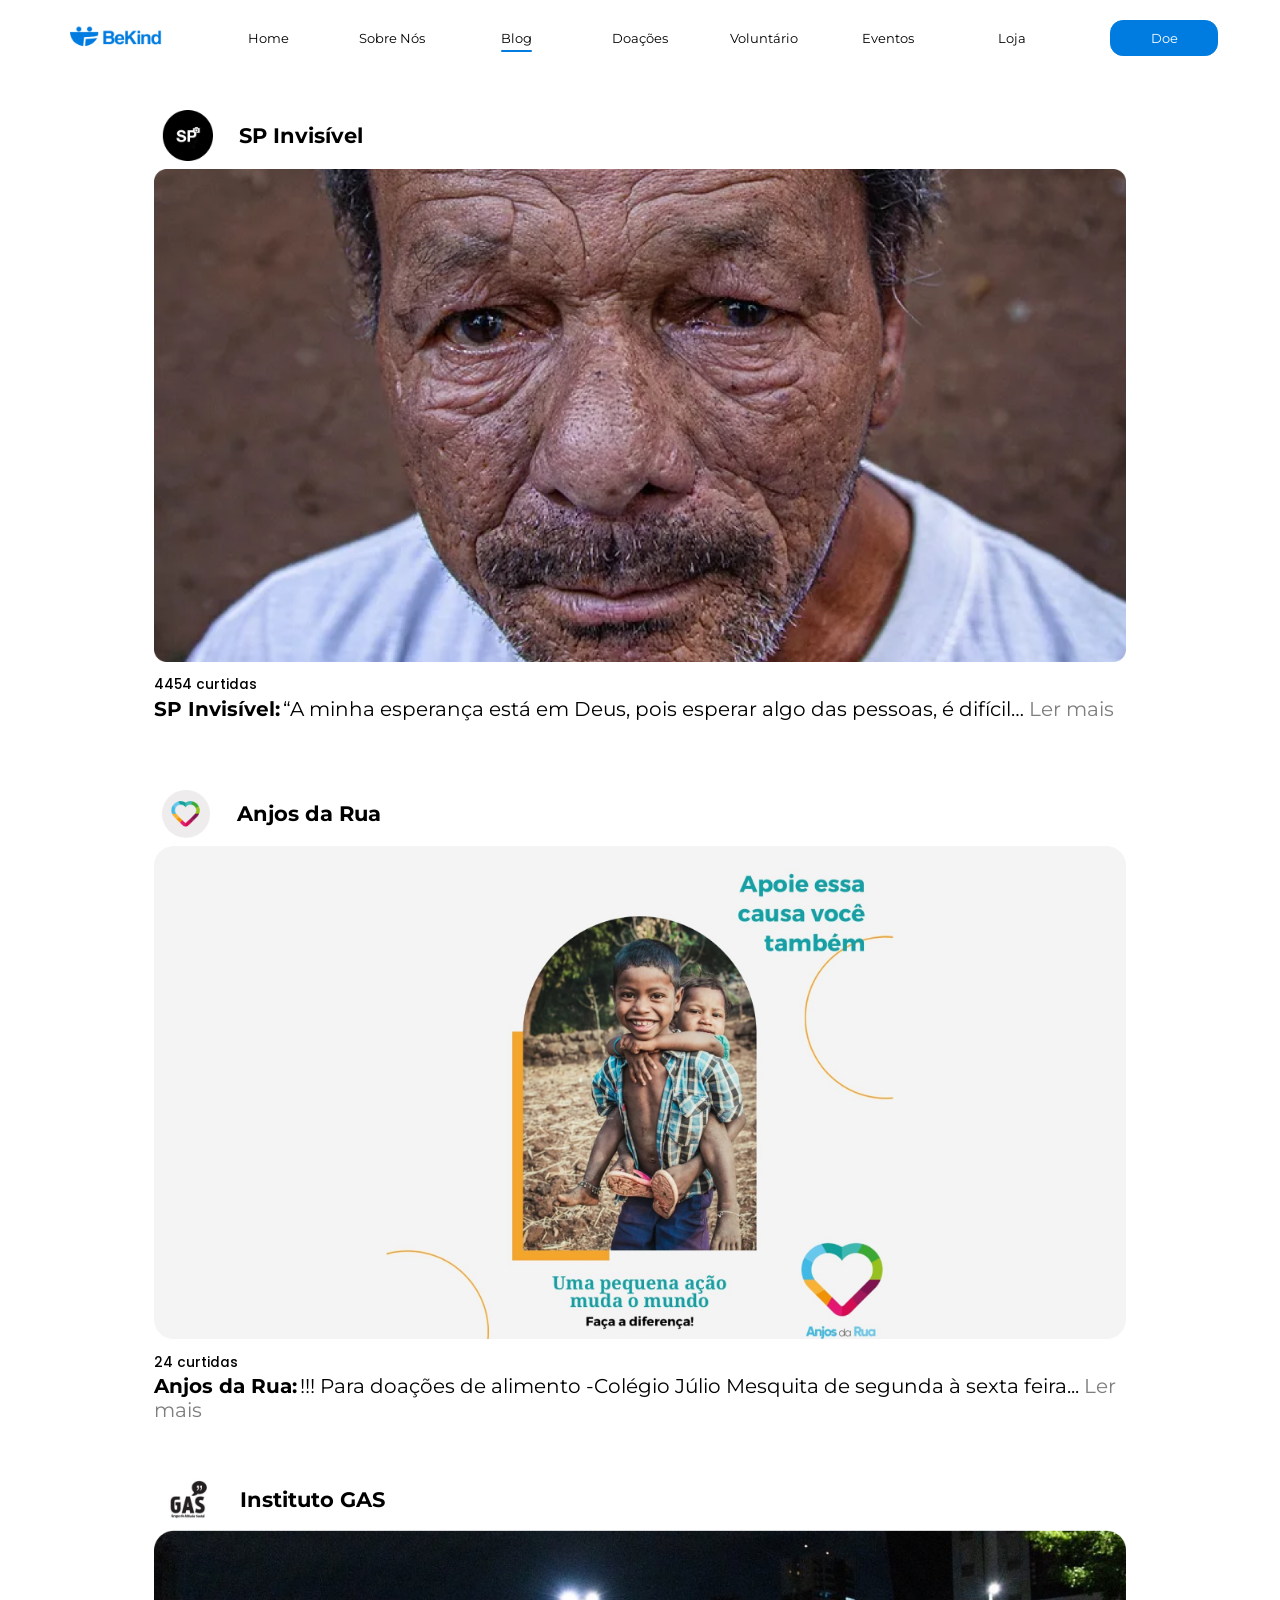
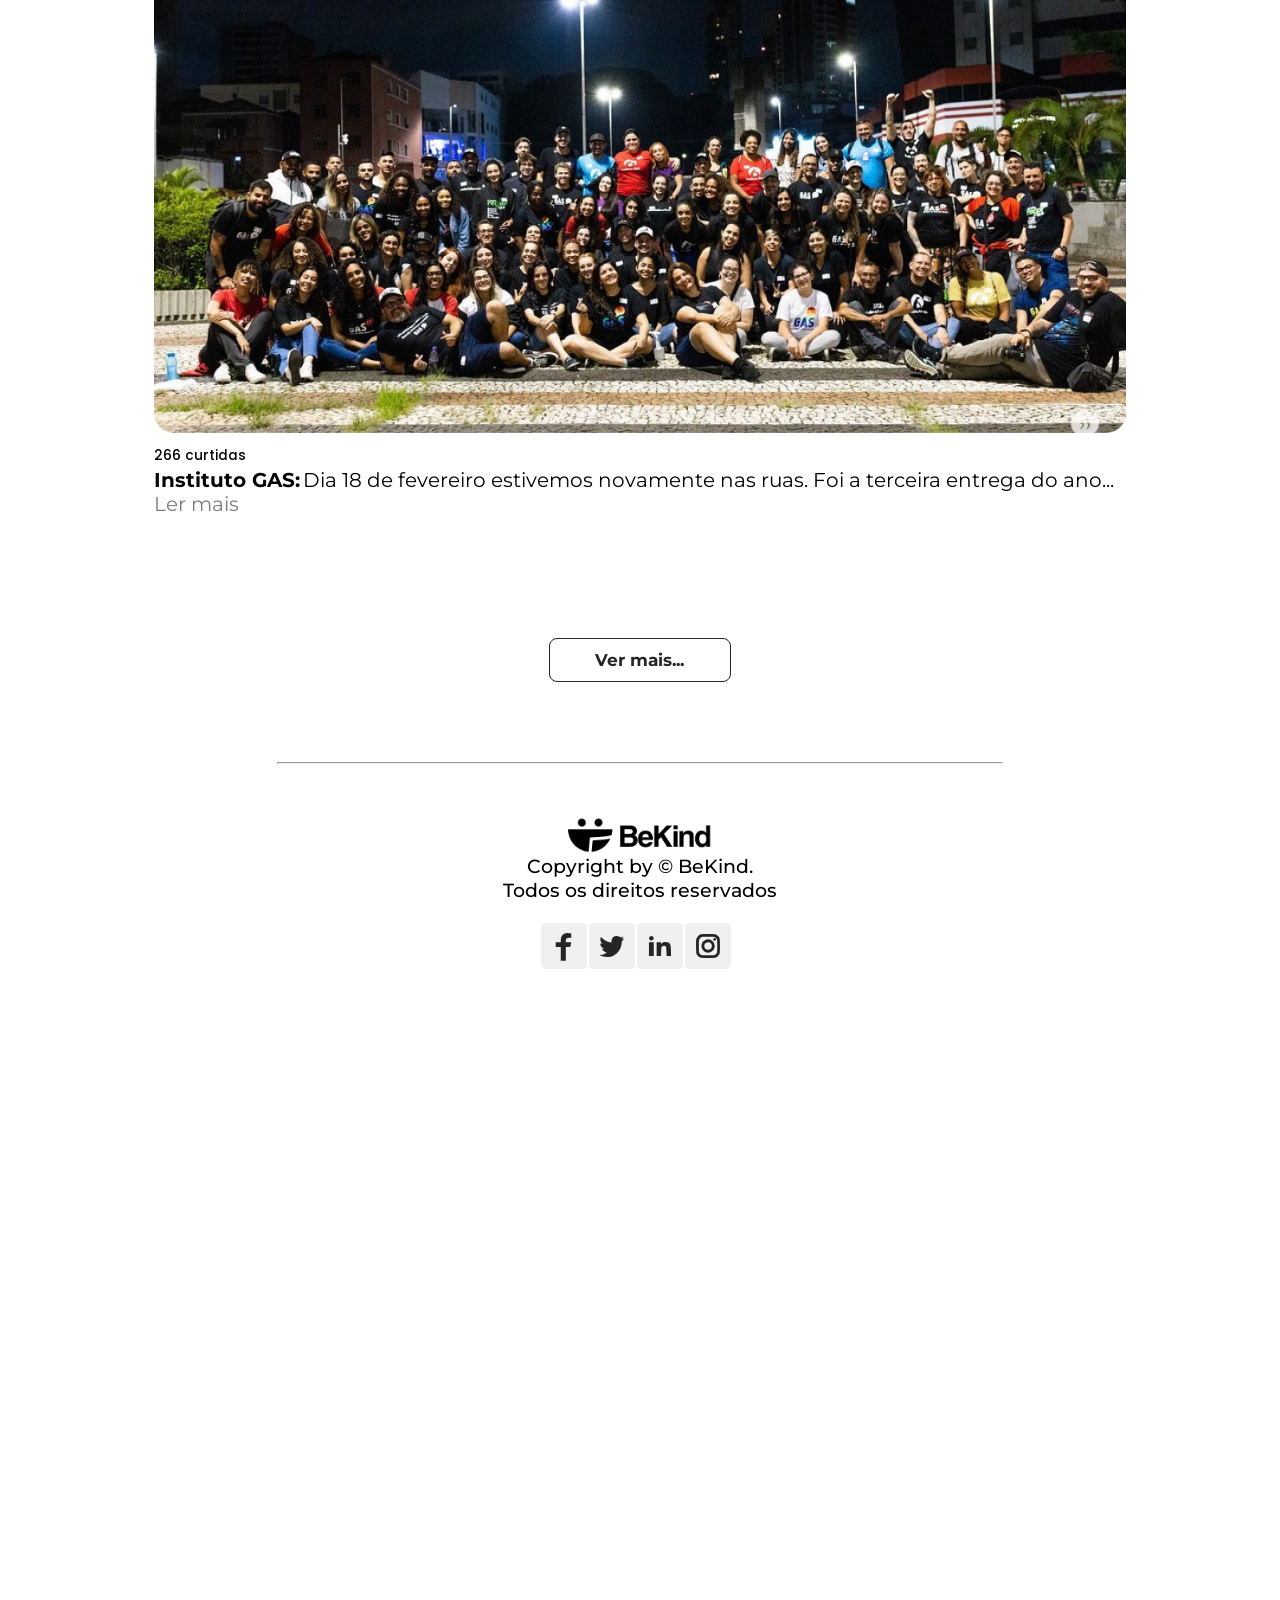
==== site/blog.html @ 7ef1736c "feat: finaliza o site do BeKind - move o site para a raiz do repositório e adiciona index.html - tro" ====
<!DOCTYPE html>
<html lang="pt-BR">

<head>
    <meta charset="UTF-8">
    <meta http-equiv="X-UA-Compatible" content="IE=edge">
    <meta name="viewport" content="width=device-width, initial-scale=1.0">
    <title>BeKind | Blog</title>
    <link rel="stylesheet" href="../css/style_blog.css">
    <link rel="stylesheet" href="../css/comum.css">
    <link rel="icon" href="../img/home/icone.png" type="image/png">

    <script src="../js/script.js" defer></script>
</head>

<body>
    <div class="navbar">
        <div class="logo">
            <a href="home.html"><img src="../img/home/Logo.png" alt="BeKind"></a>
        </div>
        <div class="home">
            <a href="home.html">Home</a>
        </div>
        <div class="sobrenos">
            <a href="sobrenos.html">Sobre Nós</a>
        </div>
        <div class="blog">
            <a href="blog.html">Blog</a>
        </div>
        <div class="doacoes">
            <a href="doacoes.html">Doações</a>
        </div>
        <div class="voluntario">
            <a href="voluntario-cad.html">Voluntário</a></div>
        <div class="eventos">
            <a href="eventos.html">Eventos</a>
        </div>
        <div class="loja">
            <a href="loja/loja.html">Loja</a>
        </div>
        <div class="doe">
            <button class="btn_doe">Doe</button>
        </div>
    </div>

    <div class="post">
        <div class="perfil">
            <img src="../img/blog/perfil-sp-invisivel.png" alt="">
            <text>SP Invisível</text>
        </div>

        <img src="../img/blog/img-blog1.png" alt="">
        <p style="margin-top: 17px;">4454 curtidas</p>

        <div class="descricao">
            <text style="font-weight: bold; font-size: 25px;">SP Invisível:</text>
            <text style="font-size: 25px;">“A minha esperança está em Deus, pois esperar algo das pessoas, é difícil… <span class="lermais">Ler mais</span></text>

        </div>
    </div>

    <div class="post">
        <div class="perfil">
            <img src="../img/blog/perfil-anjos-da-rua.png" alt="">
            <text>Anjos da Rua</text>
        </div>

        <img src="../img/blog/img-blog2.png" alt="">
        <p style="margin-top: 17px;">24 curtidas</p>

        <div class="descricao">
            <text style="font-weight: bold; font-size: 25px;">Anjos da Rua:</text>
            <text style="font-size: 25px;">!!! Para doações de alimento -Colégio Júlio Mesquita de segunda à sexta feira... <span class="lermais">Ler mais</span></text>

        </div>
    </div>

    <div class="post">
        <div class="perfil">
            <img src="../img/blog/perfil-instituto-gas.png" alt="">
            <text>Instituto GAS</text>
        </div>

        <img src="../img/blog/img-blog3.png" alt="">
        <p style="margin-top: 17px;">266 curtidas</p>

        <div class="descricao">
            <text style="font-weight: bold; font-size: 25px;">Instituto GAS:</text>
            <text style="font-size: 25px;"> Dia 18 de fevereiro estivemos novamente nas ruas. Foi a terceira entrega do ano... <span class="lermais">Ler mais</span></text>

        </div>
    </div>

    <a class="vermais" href="#">Ver mais...</a>

    <div class="rodape">
        <hr>
        <img class="logo" src="../img/home/logo-black.png" alt="BeKind">
        <h5>Copyright by © BeKind.</h5>
        <h5>Todos os direitos reservados</h5>

        <div class="redes-sociais">
            <a href="#"><img src="../img/home/Facebook.svg" alt="Facebook"></a>
            <a href="#"><img src="../img/home/Twitter.svg" alt="Twitter"></a>
            <a href="#"><img src="../img/home/Linkedin.svg" alt="LinkedIn"></a>
            <a href="#"><img src="../img/home/Insta.svg" alt="Instagram"></a>
        </div>

    </div>

</body>

</html>
---- css/style_blog.css ----
@import url('https://fonts.googleapis.com/css2?family=Montserrat&display=swap');
@import url('https://fonts.googleapis.com/css2?family=Poppins&display=swap');
* {
    margin: 0;
    padding: 0;
    box-sizing: border-box;
    font-family: 'Montserrat', sans-serif;
}

html,
body {
    height: auto;
    width: 100%;
    display: flex;
    overflow-x: hidden;
    overflow-y: scroll hidden;
    flex-direction: column;
    align-items: center;
}

p {
    font-size: 27px;
    font-weight: 400;
}

.negrito {
    font-weight: bold;
}

.lermais {
    color: #7E7E7E;
}

.navbar {
    margin-top: 0.5%;
    justify-content: center;
    display: grid;
    grid-template-areas: "logo home sobrenos blog doacoes voluntario eventos loja doe";
    grid-template-columns: 220px 150px 150px 150px 150px 150px 150px 150px 220px;
    grid-template-rows: 80px;
    grid-column-gap: 5px;
}

.navbar .active::after {
    content: '';
    display: block;
    height: 3px;
    width: 100%;
    background-color: blue;
    margin-top: 5px;
}

.logo {
    grid-area: logo;
    justify-content: center;
    align-items: center;
    display: flex;
}

.home {
    grid-area: home;
    justify-content: center;
    align-items: center;
    display: flex;
}

.home a {
    text-decoration: none;
    color: black;
    font-size: 16px;
}

.sobrenos {
    grid-area: sobrenos;
    justify-content: center;
    align-items: center;
    display: flex;
}

.sobrenos a {
    text-decoration: none;
    color: black;
    font-size: 16px;
}

.blog {
    grid-area: blog;
    justify-content: center;
    align-items: center;
    display: flex;
}

.blog a {
    text-decoration: none;
    color: black;
    font-size: 16px;
}

.doacoes {
    grid-area: doacoes;
    justify-content: center;
    align-items: center;
    display: flex;
}

.doacoes a {
    text-decoration: none;
    color: black;
    font-size: 16px;
}

.voluntario {
    grid-area: voluntario;
    justify-content: center;
    align-items: center;
    display: flex;
}

.voluntario a {
    text-decoration: none;
    color: black;
    font-size: 16px;
}

.eventos {
    grid-area: eventos;
    justify-content: center;
    align-items: center;
    display: flex;
}

.eventos a {
    text-decoration: none;
    color: black;
    font-size: 16px;
}

.loja {
    grid-area: loja;
    justify-content: center;
    align-items: center;
    display: flex;
}

.loja a {
    text-decoration: none;
    color: black;
    font-size: 16px;
}

.doe {
    grid-area: doe;
    justify-content: center;
    align-items: center;
    display: flex;
}

.doe button {
    border-style: solid;
    border-color: #007CE0;
    border-radius: 16px;
    background-color: #007CE0;
    width: 135px;
    height: 45px;
    font-size: 16px;
    color: white;
}

.doe a {
    text-decoration: none;
    color: white;
    font-size: 22px;
}

.post {
    display: flex;
    justify-content: center;
    flex-direction: column;
    height: 863px;
    width: 1216px;
}

.perfil {
    display: flex;
    justify-content: start;
    align-items: center;
    margin-bottom: 10px;
    margin-left: 10px;
}

p {
    font-family: 'Poppins', sans-serif;
    font-size: 17px;
    font-weight: 500;
}

.perfil text {
    margin-left: 33px;
    font-weight: bold;
    font-weight: 700;
    font-size: 26px;
}

div.descricao {
    margin-top: 2px;
}

.vermais {
    display: flex;
    align-items: center;
    justify-content: center;
    text-decoration: none;
    font-weight: bold;
    background-color: none;
    border: #252525 solid 2px;
    font-size: 21px;
    width: 228px;
    height: 56px;
    border-radius: 10px;
    margin-top: 120px;
    color: #252525;
}

div.rodape {
    display: flex;
    flex-direction: column;
    align-items: center;
    font-weight: 300;
    font-size: 24px;
}

.rodape .logo {
    margin-top: 65px;
    width: 180px;
    height: 47px;
}

div.rodape h5 {
    font-size: 24px;
    font-weight: 500;
}

.rodape hr {
    margin-top: 100px;
    width: 908px;
}

.redes-sociais {
    display: flex;
    flex-direction: row;
    margin-top: 30px;
    margin-bottom: 60px;
}

.redes-sociais a {
    width: 50px;
    height: 50px;
    border-radius: 5px;
    display: flex;
    justify-content: center;
    align-items: center;
    margin-right: 10px;
    transition: background-color 0.3s ease;
}

.redes-sociais a:hover {
    background-color: #007CE0;
}

.redes-sociais a:hover img {
    filter: invert(100%);
}
---- css/comum.css ----
/* Estilos compartilhados entre todas as páginas */

.navbar a.active::after {
    content: '';
    display: block;
    height: 3px;
    width: 100%;
    background-color: #007CE0;
    border-radius: 3px;
    margin-top: 5px;
}

.navbar a.active {
    margin-top: 8px;
}

div.rodape {
    display: flex;
    flex-direction: column;
    align-items: center;
    width: 100%;
    font-weight: 300;
    font-size: 24px;
}

.rodape hr {
    margin-top: 100px;
    width: 908px;
}

.rodape .logo {
    margin-top: 65px;
    width: 180px;
    height: 47px;
}

div.rodape h5 {
    font-size: 24px;
    font-weight: 500;
}

.redes-sociais {
    display: flex;
    flex-direction: row;
    margin-top: 30px;
    margin-bottom: 60px;
}

.redes-sociais a {
    width: 50px;
    height: 50px;
    border-radius: 5px;
    display: flex;
    justify-content: center;
    align-items: center;
    margin-right: 10px;
    transition: background-color 0.3s ease;
}

.redes-sociais a:hover {
    background-color: #007CE0;
}

.redes-sociais a:hover img {
    filter: invert(100%);
}

/* Aviso que aparece no canto da tela (ver mostrarAviso em script.js) */

.aviso {
    position: fixed;
    left: 50%;
    bottom: 40px;
    transform: translate(-50%, 20px);
    max-width: 700px;
    padding: 18px 32px;
    border-radius: 16px;
    background-color: #252525;
    color: #fff;
    font-size: 20px;
    font-weight: 500;
    text-align: center;
    opacity: 0;
    pointer-events: none;
    transition: opacity 0.3s ease, transform 0.3s ease;
    z-index: 10;
}

.aviso.visivel {
    opacity: 1;
    transform: translate(-50%, 0);
}
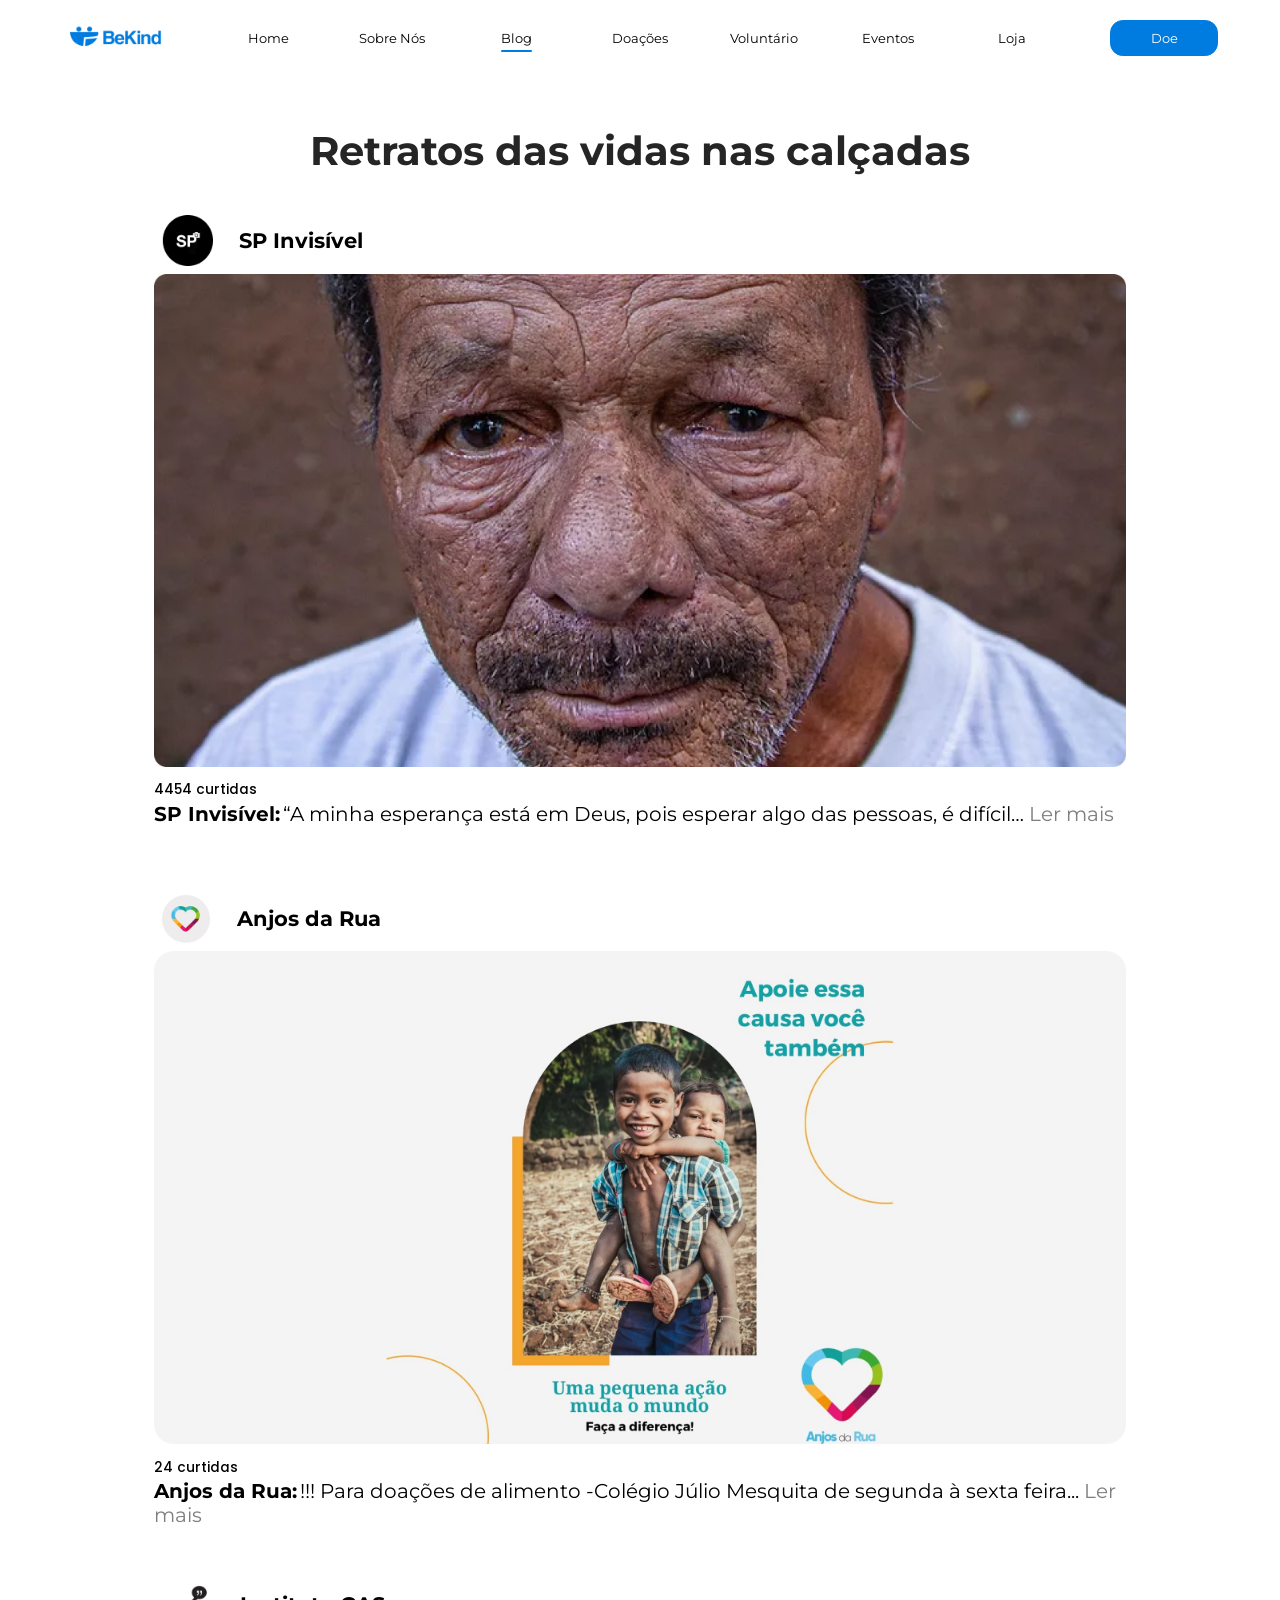
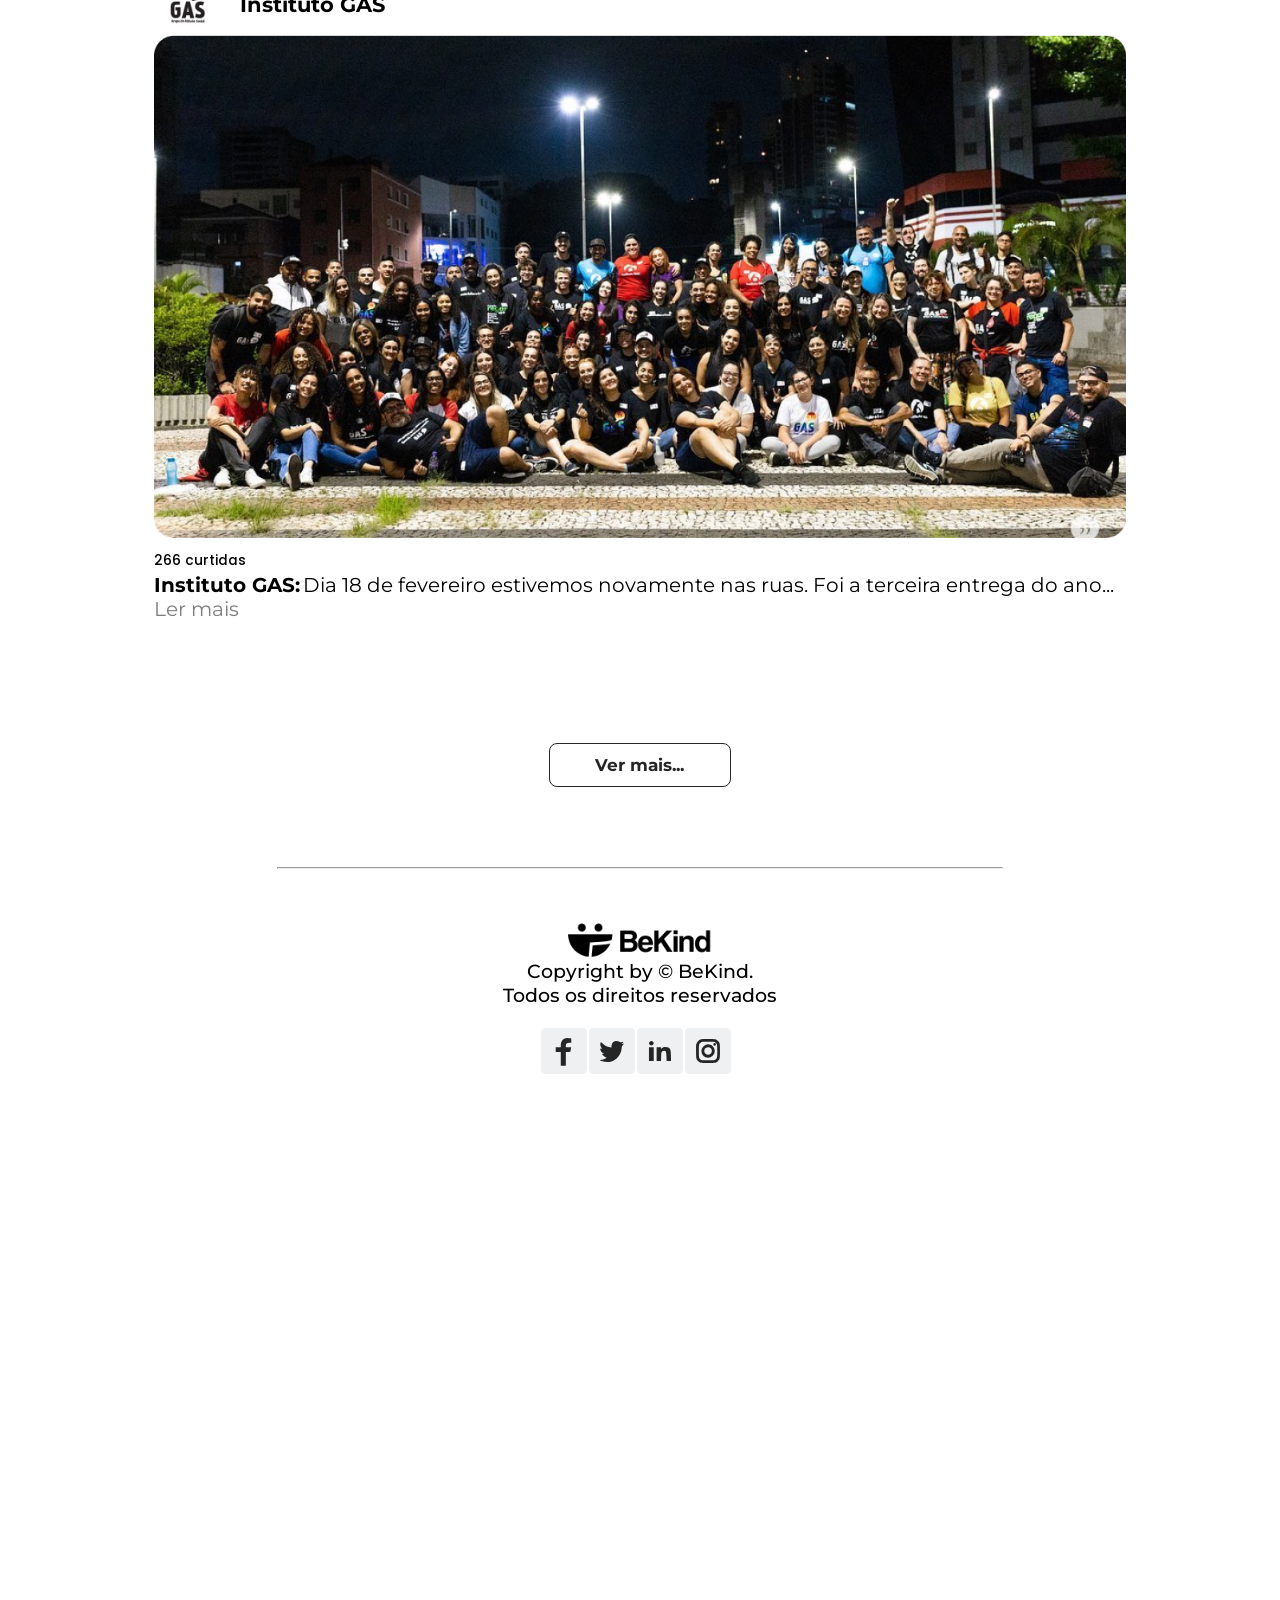
==== commit 317d17ee: "feat: alinha páginas ao protótipo do Figma Destaca "gentil" no título da Home, adiciona o botão "Ler" ====
--- a/site/blog.html
+++ b/site/blog.html
@@ -42,6 +42,8 @@
             <button class="btn_doe">Doe</button>
         </div>
     </div>
+
+    <h1 class="titulo-blog">Retratos das vidas nas calçadas</h1>
 
     <div class="post">
         <div class="perfil">
--- a/css/style_blog.css
+++ b/css/style_blog.css
@@ -170,6 +170,14 @@
     text-decoration: none;
     color: white;
     font-size: 22px;
+}
+
+.titulo-blog {
+    margin-top: 70px;
+    font-size: 50px;
+    font-weight: 700;
+    text-align: center;
+    color: #252525;
 }
 
 .post {
